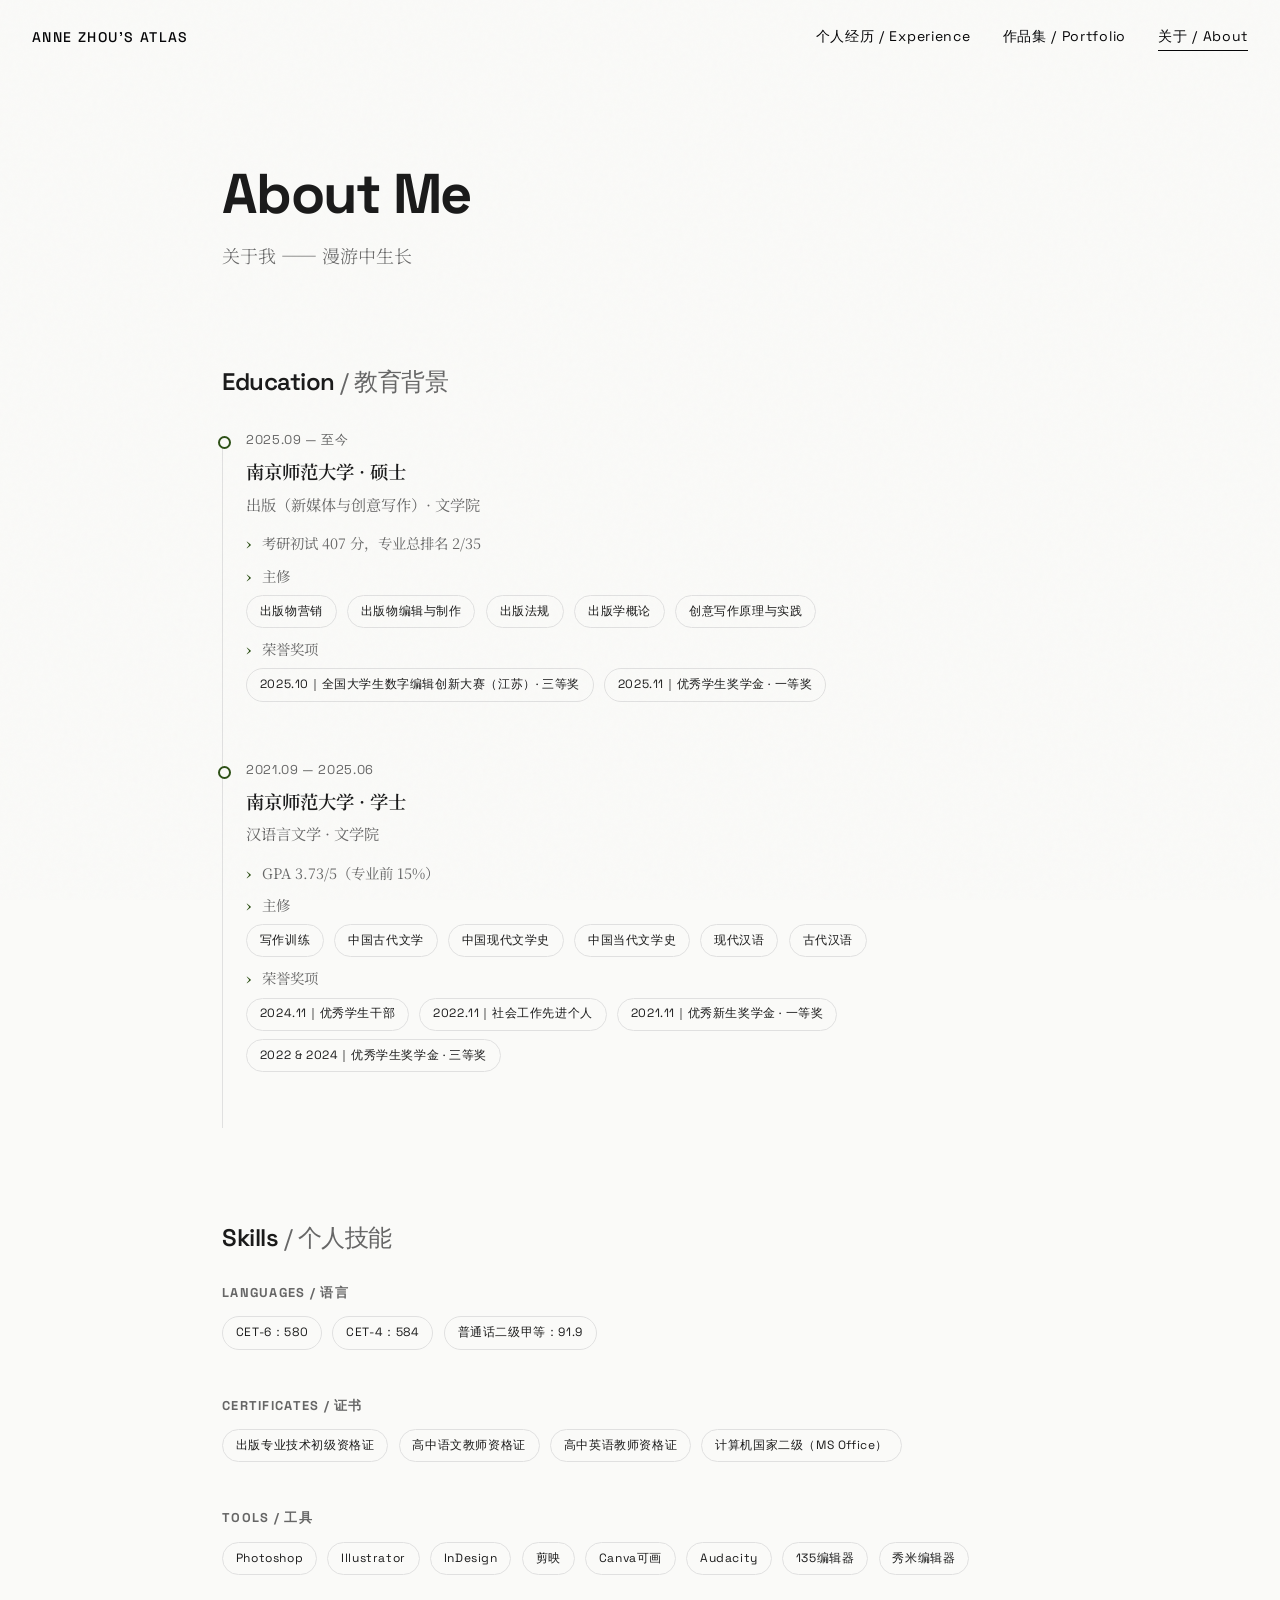
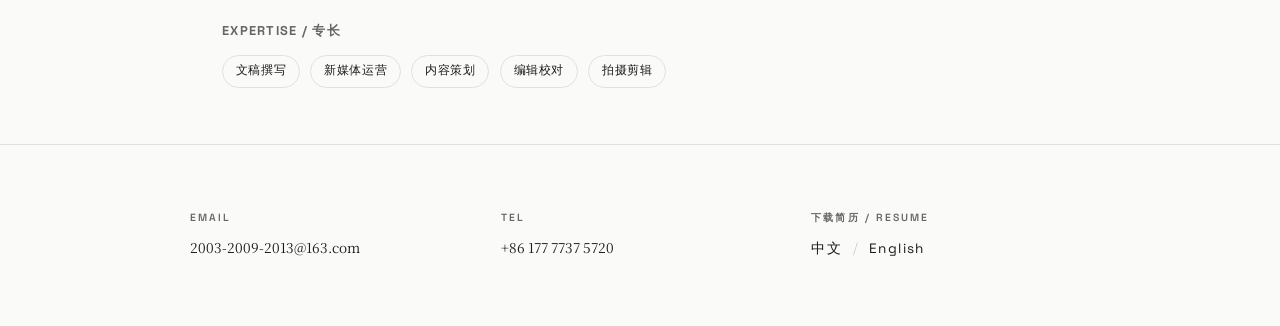
==== about.html @ b170e11c "anne Anne Zhou's website" ====
<!DOCTYPE html>
<html lang="zh-CN">
<head>
  <meta charset="UTF-8">
  <meta name="viewport" content="width=device-width, initial-scale=1.0">
  <title>About — Anne Zhou's Atlas</title>
  <link rel="preconnect" href="https://fonts.googleapis.com">
  <link rel="preconnect" href="https://fonts.gstatic.com" crossorigin>
  <link href="https://fonts.googleapis.com/css2?family=Noto+Serif+SC:wght@300;400;600;700&family=Space+Grotesk:wght@300;400;500;600;700&display=swap" rel="stylesheet">
  <link rel="stylesheet" href="style.css">
</head>
<body class="page">
  <header class="site-header">
    <a href="index.html" class="site-title">Anne Zhou's Atlas</a>
    <nav class="site-nav">
      <a href="experience.html">个人经历 / Experience</a>
      <a href="works.html">作品集 / Portfolio</a>
      <a href="about.html" class="active">关于 / About</a>
    </nav>
  </header>

  <main class="container">
    <div class="page-header animate visible">
      <h1 class="page-title">About Me</h1>
      <p class="page-subtitle">关于我 —— 漫游中生长</p>
    </div>

    <section class="section animate d2 visible">
      <h2 class="section-title">Education <span>/ 教育背景</span></h2>
      <div class="timeline">
        <div class="timeline-item">
          <div class="timeline-date">2025.09 — 至今</div>
          <div class="timeline-title">南京师范大学 · 硕士</div>
          <div class="timeline-subtitle">出版（新媒体与创意写作）· 文学院</div>
          <div class="timeline-content">
            <ul>
              <li>考研初试 407 分，专业总排名 2/35</li>
              <li>主修</li>
                <span class="tag">出版物营销</span>
                <span class="tag">出版物编辑与制作</span>
                <span class="tag">出版法规</span>
                <span class="tag">出版学概论</span>
                <span class="tag">创意写作原理与实践</span>
              <li>荣誉奖项</li>
                <span class="tag">2025.10｜全国大学生数字编辑创新大赛（江苏）· 三等奖</span>
                <span class="tag">2025.11｜优秀学生奖学金 · 一等奖</span>
            </ul>
          </div>
        </div>
        <div class="timeline-item">
          <div class="timeline-date">2021.09 — 2025.06</div>
          <div class="timeline-title">南京师范大学 · 学士</div>
          <div class="timeline-subtitle">汉语言文学 · 文学院</div>
          <div class="timeline-content">
            <ul>
              <li>GPA 3.73/5（专业前 15%）</li>
              <li>主修</li>
                <span class="tag">写作训练</span>
                <span class="tag">中国古代文学</span>
                <span class="tag">中国现代文学史</span>
                <span class="tag">中国当代文学史</span>
                <span class="tag">现代汉语</span>
                <span class="tag">古代汉语</span>
              <li>荣誉奖项</li>
                <span class="tag">2024.11｜优秀学生干部</span>
                <span class="tag">2022.11｜社会工作先进个人</span>
                <span class="tag">2021.11｜优秀新生奖学金 · 一等奖</span>
                <span class="tag">2022 & 2024｜优秀学生奖学金 · 三等奖</span>
            </ul>
          </div>
        </div>
      </div>
    </section>

    <section class="section animate d3 visible">
      <h2 class="section-title">Skills <span>/ 个人技能</span></h2>

      <div style="margin-bottom: 2.5rem;">
        <h4 style="font-family: var(--font-sans); font-size: 0.8rem; text-transform: uppercase; letter-spacing: 0.1em; color: var(--text-secondary); margin-bottom: 1rem;">Languages / 语言</h4>
        <div>
          <span class="tag">CET-6：580</span>
          <span class="tag">CET-4：584</span>
          <span class="tag">普通话二级甲等：91.9</span>
        </div>
      </div>

      <div style="margin-bottom: 2.5rem;">
        <h4 style="font-family: var(--font-sans); font-size: 0.8rem; text-transform: uppercase; letter-spacing: 0.1em; color: var(--text-secondary); margin-bottom: 1rem;">Certificates / 证书</h4>
        <div>
          <span class="tag">出版专业技术初级资格证</span>
          <span class="tag">高中语文教师资格证</span>
          <span class="tag">高中英语教师资格证</span>
          <span class="tag">计算机国家二级（MS Office）</span>
        </div>
      </div>

      <div style="margin-bottom: 2.5rem;">
        <h4 style="font-family: var(--font-sans); font-size: 0.8rem; text-transform: uppercase; letter-spacing: 0.1em; color: var(--text-secondary); margin-bottom: 1rem;">Tools / 工具</h4>
        <div>
          <span class="tag">Photoshop</span>
          <span class="tag">Illustrator</span>
          <span class="tag">InDesign</span>
          <span class="tag">剪映</span>
          <span class="tag">Canva可画</span>
          <span class="tag">Audacity</span>
          <span class="tag">135编辑器</span>
          <span class="tag">秀米编辑器</span>
        </div>
      </div>

      <div>
        <h4 style="font-family: var(--font-sans); font-size: 0.8rem; text-transform: uppercase; letter-spacing: 0.1em; color: var(--text-secondary); margin-bottom: 1rem;">Expertise / 专长</h4>
        <div>
          <span class="tag">文稿撰写</span>
          <span class="tag">新媒体运营</span>
          <span class="tag">内容策划</span>
          <span class="tag">编辑校对</span>
          <span class="tag">拍摄剪辑</span>
        </div>
      </div>
    </section>
  </main>

  <footer class="site-footer">
    <div class="footer-grid">
      <div class="footer-item">
        <strong>Email</strong>
        <p><a href="mailto:2003-2009-2013@163.com">2003-2009-2013@163.com</a></p>
      </div>
      <div class="footer-item">
        <strong>Tel</strong>
        <p class="tel-copy" onclick="copyTel(this)" title="点击复制">+86 177 7737 5720</p>
      </div>
      <div class="footer-item footer-download">
        <strong>下载简历 / Resume</strong>
        <p><a href="周欣怡-南京师范大学-研一-出版.pdf" download class="resume-link">中文</a><span class="resume-sep"> / </span><a href="Resume - Anne Zhou.pdf" download class="resume-link">English</a></p>
      </div>
    </div>
  </footer>

  <script>
    function copyTel(el) {
      const text = '+8617777375720';
      if (navigator.clipboard) {
        navigator.clipboard.writeText(text).then(() => showCopied(el)).catch(() => fallbackCopy(text, el));
      } else {
        fallbackCopy(text, el);
      }
    }
    function fallbackCopy(text, el) {
      const ta = document.createElement('textarea');
      ta.value = text;
      ta.style.cssText = 'position:fixed;top:0;left:0;opacity:0;';
      document.body.appendChild(ta);
      ta.focus();
      ta.select();
      try { document.execCommand('copy'); } catch(e) {}
      document.body.removeChild(ta);
      showCopied(el);
    }
    function showCopied(el) {
      el.classList.add('copied');
      setTimeout(() => el.classList.remove('copied'), 1500);
    }
    const observer = new IntersectionObserver((entries) => {
      entries.forEach(entry => { if (entry.isIntersecting) { entry.target.classList.add('visible'); observer.unobserve(entry.target); } });
    }, { threshold: 0.1 });
    document.querySelectorAll('.animate').forEach(el => observer.observe(el));
  </script>
</body>
</html>
---- style.css ----
:root {
  --bg: #fafaf8;
  --text: #1a1a1a;
  --text-secondary: #666;
  --accent: #2d5016;
  --accent-light: #4a7c2e;
  --border: #e0e0e0;
  --font-serif: 'Noto Serif SC', Georgia, 'Songti SC', serif;
  --font-sans: 'Space Grotesk', -apple-system, 'PingFang SC', sans-serif;
}

* { margin: 0; padding: 0; box-sizing: border-box; }
html { scroll-behavior: smooth; }

body {
  font-family: var(--font-serif);
  background: var(--bg);
  color: var(--text);
  line-height: 1.8;
  -webkit-font-smoothing: antialiased;
}

h1, h2, h3, h4 { font-family: var(--font-sans); line-height: 1.2; }
a { color: inherit; text-decoration: none; }

.page { min-height: 100vh; display: flex; flex-direction: column; }
.container { max-width: 900px; margin: 0 auto; padding: 0 2rem; width: 100%; }

/* Header */
.site-header {
  position: fixed; top: 0; left: 0; right: 0; z-index: 100;
  padding: 1.5rem 2rem;
  display: flex; justify-content: space-between; align-items: center;
  mix-blend-mode: difference; color: #fff;
}
.site-title { font-family: var(--font-sans); font-size: 0.875rem; font-weight: 500; letter-spacing: 0.1em; text-transform: uppercase; }
.site-nav { display: flex; gap: 2rem; }
.site-nav a {
  font-family: var(--font-sans); font-size: 0.875rem; letter-spacing: 0.05em;
  position: relative; padding-bottom: 2px;
}
.site-nav a::after {
  content: ''; position: absolute; bottom: 0; left: 0; width: 0; height: 1px;
  background: currentColor; transition: width 0.4s cubic-bezier(0.25, 0.46, 0.45, 0.94);
}
.site-nav a:hover::after { width: 100%; }
.site-nav a.active::after { width: 100%; }

/* Footer */
.site-footer {
  padding: 4rem 2rem; border-top: 1px solid var(--border); margin-top: auto;
}
.footer-grid {
  max-width: 900px; margin: 0 auto;
  display: grid; grid-template-columns: repeat(auto-fit, minmax(180px, 1fr)); gap: 2rem;
}
.footer-item strong {
  font-family: var(--font-sans); font-size: 0.65rem; font-weight: 600;
  letter-spacing: 0.2em; text-transform: uppercase; display: block;
  margin-bottom: 0.5rem; color: var(--text-secondary);
}
.footer-item a { transition: color 0.3s; font-size: 0.85rem; }
.footer-item a:hover { color: var(--accent); }
.footer-item p { font-size: 0.85rem; margin: 0; }
.tel-copy { cursor: pointer; position: relative; transition: color 0.2s; }
.tel-copy:hover { color: var(--accent); }
.tel-copy.copied::after { content: '已复制'; position: absolute; left: 0; top: -1.4em; font-size: 0.75rem; color: var(--accent); white-space: nowrap; }
.quote { font-style: italic; color: var(--text-secondary); line-height: 1.6; }

/* Resume Download Links */
.footer-download strong {
  font-family: var(--font-sans); font-size: 0.65rem; font-weight: 600;
  letter-spacing: 0.2em; text-transform: uppercase; display: block;
  margin-bottom: 0.5rem; color: var(--text-secondary);
}
.resume-link {
  font-family: var(--font-sans);
  font-size: 0.8rem;
  letter-spacing: 0.1em;
  transition: color 0.3s, font-weight 0.3s;
  display: inline-block;
}
.resume-link:hover { color: var(--accent); font-weight: 600; }
.resume-sep { margin: 0 0.5rem; color: var(--text-secondary); opacity: 0.4; }

/* Page header */
.page-header { padding: 10rem 0 3rem; }
.page-title {
  font-size: clamp(2rem, 5vw, 3.5rem); font-weight: 700; letter-spacing: -0.03em;
  margin-bottom: 0.75rem;
}
.page-subtitle {
  font-family: var(--font-serif); font-size: 1.125rem; color: var(--text-secondary);
  font-weight: 300;
}

/* Animations */
@keyframes fadeUp {
  from { opacity: 0; transform: translateY(30px); }
  to { opacity: 1; transform: translateY(0); }
}
.animate { opacity: 0; }
.animate.visible { animation: fadeUp 0.8s cubic-bezier(0.25, 0.46, 0.45, 0.94) forwards; }
.d1 { animation-delay: 0.1s; }
.d2 { animation-delay: 0.2s; }
.d3 { animation-delay: 0.3s; }
.d4 { animation-delay: 0.4s; }
.d5 { animation-delay: 0.5s; }

/* Timeline */
.timeline { position: relative; padding-left: 1.5rem; }
.timeline::before {
  content: ''; position: absolute; left: 0; top: 0.5rem; bottom: 0; width: 1px;
  background: var(--border);
}
.timeline-item { position: relative; padding-bottom: 3rem; }
.timeline-item::before {
  content: ''; position: absolute; left: -1.5rem; top: 0.5rem;
  width: 9px; height: 9px; border-radius: 50%;
  background: var(--bg); border: 2px solid var(--accent);
  transform: translateX(-4px);
}
.timeline-date {
  font-family: var(--font-sans); font-size: 0.8rem; color: var(--text-secondary);
  letter-spacing: 0.05em; margin-bottom: 0.25rem;
}
.timeline-title { font-size: 1.15rem; font-weight: 600; margin-bottom: 0.15rem; }
.timeline-subtitle { font-family: var(--font-serif); font-size: 0.95rem; color: var(--text-secondary); margin-bottom: 0.75rem; }
.timeline-content { font-size: 0.9rem; }
.timeline-content ul { list-style: none; padding-left: 0; }
.timeline-content li { position: relative; padding-left: 1rem; margin-bottom: 0.4rem; color: var(--text-secondary); }
.timeline-content li::before {
  content: '›'; position: absolute; left: 0; color: var(--accent); font-weight: bold;
}

/* Cards */
.card-grid { display: grid; grid-template-columns: repeat(auto-fit, minmax(200px, 1fr)); gap: 1px; background: var(--border); border: 1px solid var(--border); }
.card { background: var(--bg); padding: 2rem; transition: all 0.4s cubic-bezier(0.25, 0.46, 0.45, 0.94); position: relative; overflow: hidden; cursor: pointer; }
.card::before {
  content: ''; position: absolute; top: 0; left: 0; right: 0; bottom: 0;
  background: var(--accent); transform: translateY(100%); transition: transform 0.4s cubic-bezier(0.25, 0.46, 0.45, 0.94); z-index: 0;
}
.card:hover::before { transform: translateY(0); }
.card:hover { color: #fff; }
.card > * { position: relative; z-index: 1; }
.card .cn { font-family: var(--font-serif); font-size: 1.15rem; font-weight: 600; margin-bottom: 0.25rem; }
.card .en { font-family: var(--font-sans); font-size: 0.8rem; opacity: 0.7; letter-spacing: 0.05em; }
.card .arrow {
  position: absolute; right: 1.5rem; top: 50%;
  transform: translateY(-50%) translateX(-8px); opacity: 0;
  transition: all 0.4s cubic-bezier(0.25, 0.46, 0.45, 0.94);
  font-family: var(--font-sans); font-size: 1.25rem;
}
.card:hover .arrow { transform: translateY(-50%) translateX(0); opacity: 1; }

/* Tags */
.tag {
  display: inline-block; padding: 0.3rem 0.8rem;
  border: 1px solid var(--border); border-radius: 100px;
  font-family: var(--font-sans); font-size: 0.75rem; letter-spacing: 0.05em;
  margin: 0 0.4rem 0.5rem 0; transition: all 0.3s;
}
.tag:hover { border-color: var(--accent); background: var(--accent); color: #fff; }

/* Section */
.section { padding: 3rem 0; }
.section-title { font-size: 1.5rem; font-weight: 600; margin-bottom: 2rem; letter-spacing: -0.02em; }
.section-title span { color: var(--text-secondary); font-weight: 400; }

/* Stats */
.stat-row { display: flex; gap: 2.5rem; margin: 1.5rem 0; flex-wrap: wrap; }
.stat-number { font-family: var(--font-sans); font-size: 2.5rem; font-weight: 700; color: var(--accent); line-height: 1; }
.stat-label { font-size: 0.8rem; color: var(--text-secondary); margin-top: 0.5rem; font-family: var(--font-sans); letter-spacing: 0.05em; }

/* Works */
.works-grid { display: grid; grid-template-columns: repeat(auto-fit, minmax(280px, 1fr)); gap: 1.5rem; }
.work-item { border: 1px solid var(--border); padding: 1.5rem; transition: all 0.4s ease; }
.work-item:hover { border-color: var(--accent); transform: translateY(-3px); }
.work-meta { font-family: var(--font-sans); font-size: 0.7rem; color: var(--text-secondary); letter-spacing: 0.1em; text-transform: uppercase; margin-bottom: 0.75rem; }
.work-title { font-size: 1.1rem; font-weight: 600; margin-bottom: 0.5rem; }
.work-desc { font-size: 0.9rem; color: var(--text-secondary); }
.work-stats { display: flex; gap: 1.5rem; margin-top: 1rem; padding-top: 1rem; border-top: 1px solid var(--border); }
.work-stat { font-family: var(--font-sans); font-size: 0.8rem; }
.work-stat strong { color: var(--accent); font-size: 1.1rem; display: block; }

/* Gallery */
.gallery { display: grid; grid-template-columns: repeat(auto-fill, minmax(240px, 1fr)); gap: 1rem; }
.gallery-item { cursor: pointer; overflow: hidden; position: relative; aspect-ratio: 3/4; background: #eee; }
.gallery-item img { width: 100%; height: 100%; object-fit: cover; transition: transform 0.5s cubic-bezier(0.25, 0.46, 0.45, 0.94); }
.gallery-item:hover img { transform: scale(1.05); }
.gallery-item .gallery-caption { position: absolute; bottom: 0; left: 0; right: 0; padding: 1.5rem 1rem 1rem; background: linear-gradient(transparent, rgba(0,0,0,0.7)); color: #fff; opacity: 0; transition: opacity 0.3s; }
.gallery-item:hover .gallery-caption { opacity: 1; }
.gallery-caption .title { font-family: var(--font-serif); font-size: 0.9rem; font-weight: 600; }
.gallery-caption .sub { font-family: var(--font-sans); font-size: 0.7rem; opacity: 0.8; letter-spacing: 0.03em; }

/* Lightbox */
.lightbox { display: none; position: fixed; top: 0; left: 0; right: 0; bottom: 0; background: rgba(0,0,0,0.92); z-index: 1000; align-items: center; justify-content: center; cursor: pointer; }
.lightbox.active { display: flex; }
.lightbox img { max-width: 90vw; max-height: 85vh; object-fit: contain; cursor: default; }
.lightbox-close { position: absolute; top: 1.5rem; right: 1.5rem; color: #fff; font-size: 2rem; cursor: pointer; width: 44px; height: 44px; display: flex; align-items: center; justify-content: center; font-family: var(--font-sans); opacity: 0.6; transition: opacity 0.3s; }
.lightbox-close:hover { opacity: 1; }
.lightbox-caption { position: absolute; bottom: 2rem; left: 50%; transform: translateX(-50%); color: #fff; font-family: var(--font-serif); font-size: 0.9rem; opacity: 0.7; text-align: center; }

/* Social Media Cards */
.platform-section { margin-bottom: 3rem; }
.platform-header { display: flex; align-items: center; gap: 0.75rem; margin-bottom: 1.5rem; }
.platform-icon { width: 28px; height: 28px; border-radius: 6px; display: flex; align-items: center; justify-content: center; font-family: var(--font-sans); font-size: 0.7rem; font-weight: 700; color: #fff; }
.platform-icon.rednote { background: #ff3b30; }
.platform-icon.wechat { background: #07c160; }
.platform-icon.weibo { background: #e6162d; }
.platform-name { font-family: var(--font-sans); font-size: 1rem; font-weight: 600; }
.platform-handle { font-size: 0.85rem; color: var(--text-secondary); }

/* RedNote Cards */
.rednote-grid { display: grid; grid-template-columns: repeat(auto-fill, minmax(240px, 1fr)); gap: 1rem; }
.rednote-card { position: relative; border-radius: 8px; overflow: hidden; aspect-ratio: 3/4; cursor: pointer; background: #f0f0f0; transition: transform 0.3s ease, box-shadow 0.3s ease; }
.rednote-card:hover { transform: translateY(-4px); box-shadow: 0 8px 24px rgba(0,0,0,0.12); }
.rednote-card img { width: 100%; height: 100%; object-fit: cover; }
.rednote-card .card-overlay { position: absolute; bottom: 0; left: 0; right: 0; padding: 2rem 1rem 1rem; background: linear-gradient(transparent, rgba(0,0,0,0.75)); color: #fff; }
.rednote-card .card-title { font-size: 0.95rem; font-weight: 600; line-height: 1.3; margin-bottom: 0.4rem; display: -webkit-box; -webkit-line-clamp: 2; -webkit-box-orient: vertical; overflow: hidden; }
.rednote-card .card-meta { font-family: var(--font-sans); font-size: 0.7rem; opacity: 0.85; display: flex; gap: 0.75rem; align-items: center; }
.rednote-card .card-stats { position: absolute; top: 0.75rem; right: 0.75rem; display: flex; gap: 0.5rem; }
.rednote-card .stat-pill { background: rgba(0,0,0,0.55); color: #fff; padding: 0.25rem 0.6rem; border-radius: 100px; font-family: var(--font-sans); font-size: 0.65rem; backdrop-filter: blur(4px); }

/* WeChat Cards */
.wechat-grid { display: grid; grid-template-columns: repeat(auto-fill, minmax(300px, 1fr)); gap: 1.25rem; }
.wechat-card { background: #fff; border: 1px solid var(--border); border-radius: 0; overflow: hidden; cursor: pointer; transition: transform 0.3s ease, box-shadow 0.3s ease; }
.wechat-card:hover { transform: translateY(-3px); box-shadow: 0 6px 20px rgba(0,0,0,0.08); }
.wechat-card .wc-cover { width: 100%; aspect-ratio: 16/9; background: #f5f5f5; overflow: hidden; }
.wechat-card .wc-cover img { width: 100%; height: 100%; object-fit: cover; }
.wechat-card .wc-cover .no-cover { width: 100%; height: 100%; display: flex; align-items: center; justify-content: center; color: var(--text-secondary); font-family: var(--font-serif); font-size: 0.85rem; }
.wechat-card .wc-body { padding: 1rem 1.25rem; }
.wechat-card .wc-title { font-size: 1rem; font-weight: 600; line-height: 1.4; margin-bottom: 0.5rem; }
.wechat-card .wc-meta { font-family: var(--font-sans); font-size: 0.7rem; color: var(--text-secondary); display: flex; gap: 1rem; align-items: center; }
.wechat-card .wc-account { color: var(--accent); font-weight: 500; flex: 1; min-width: 0; overflow: hidden; text-overflow: ellipsis; white-space: nowrap; }
.wechat-card .wc-meta > span { flex-shrink: 0; display: flex; align-items: center; gap: 0.15rem; }

/* Weibo Cards */
.weibo-grid { display: grid; grid-template-columns: repeat(auto-fill, minmax(260px, 1fr)); gap: 1rem; }
.weibo-card { display: flex; align-items: center; gap: 1rem; padding: 1.25rem 1.5rem; border: 1px solid var(--border); background: #fff; cursor: pointer; transition: all 0.3s ease; }
.weibo-card:hover { border-color: var(--accent); transform: translateY(-2px); }
.weibo-card .wb-avatar { width: 48px; height: 48px; border-radius: 50%; background: #e6162d; display: flex; align-items: center; justify-content: center; color: #fff; font-family: var(--font-sans); font-size: 0.7rem; font-weight: 600; flex-shrink: 0; }
.weibo-card .wb-info { flex: 1; min-width: 0; }
.weibo-card .wb-name { font-weight: 600; font-size: 0.95rem; }
.weibo-card .wb-handle { font-size: 0.75rem; color: var(--text-secondary); font-family: var(--font-sans); }
.weibo-card .wb-stats { font-family: var(--font-sans); font-size: 0.7rem; color: var(--text-secondary); margin-top: 0.25rem; }
.weibo-card .wb-arrow { color: var(--text-secondary); font-size: 1.25rem; opacity: 0; transition: opacity 0.3s; }
.weibo-card:hover .wb-arrow { opacity: 1; }

/* Event Cards */
.event-grid { display: grid; grid-template-columns: repeat(auto-fill, minmax(280px, 1fr)); gap: 1.25rem; }
.event-card { border: 1px solid var(--border); overflow: hidden; cursor: pointer; transition: all 0.4s ease; background: #fff; }
.event-card:hover { border-color: var(--accent); transform: translateY(-3px); box-shadow: 0 6px 20px rgba(0,0,0,0.06); }
.event-card .ev-cover { width: 100%; aspect-ratio: 16/10; overflow: hidden; background: #f5f5f5; }
.event-card .ev-cover img { width: 100%; height: 100%; object-fit: cover; transition: transform 0.5s ease; }
.event-card:hover .ev-cover img { transform: scale(1.03); }
.event-card .ev-body { padding: 1rem 1.25rem; }
.event-card .ev-title { font-weight: 600; font-size: 0.95rem; margin-bottom: 0.25rem; }
.event-card .ev-desc { font-size: 0.8rem; color: var(--text-secondary); font-family: var(--font-sans); }

/* Article Link Cards */
.article-grid { display: grid; grid-template-columns: repeat(auto-fill, minmax(300px, 1fr)); gap: 1rem; }
.article-card { display: flex; gap: 1rem; padding: 1.25rem; border: 1px solid var(--border); cursor: pointer; transition: all 0.3s ease; background: #fff; }
.article-card:hover { border-color: var(--accent); transform: translateX(4px); }
.article-card .art-icon { font-size: 1.5rem; flex-shrink: 0; width: 40px; height: 40px; display: flex; align-items: center; justify-content: center; background: #f5f5f5; border-radius: 4px; }
.article-card .art-info { flex: 1; min-width: 0; }
.article-card .art-title { font-weight: 600; font-size: 0.95rem; line-height: 1.4; margin-bottom: 0.25rem; }
.article-card .art-source { font-family: var(--font-sans); font-size: 0.7rem; color: var(--text-secondary); letter-spacing: 0.05em; }
.article-card .art-arrow { color: var(--text-secondary); font-size: 1.25rem; opacity: 0; transition: opacity 0.3s; align-self: center; }
.article-card:hover .art-arrow { opacity: 1; }

/* Video Cards */
.video-grid { display: grid; grid-template-columns: repeat(auto-fill, minmax(300px, 1fr)); gap: 1.25rem; }
.video-card { border: 1px solid var(--border); overflow: hidden; cursor: pointer; transition: all 0.4s ease; background: #fff; }
.video-card:hover { border-color: var(--accent); transform: translateY(-3px); }
.video-card .vid-cover { width: 100%; aspect-ratio: 16/9; overflow: hidden; background: #1a1a1a; position: relative; }
.video-card .vid-cover img { width: 100%; height: 100%; object-fit: cover; opacity: 0.8; transition: opacity 0.4s ease, transform 0.5s ease; }
.video-card:hover .vid-cover img { opacity: 1; transform: scale(1.03); }
.video-card .vid-play { position: absolute; top: 50%; left: 50%; transform: translate(-50%, -50%); width: 56px; height: 56px; border-radius: 50%; background: rgba(255,255,255,0.9); display: flex; align-items: center; justify-content: center; transition: transform 0.3s ease; }
.video-card:hover .vid-play { transform: translate(-50%, -50%) scale(1.1); }
.video-card .vid-play::after { content: ''; width: 0; height: 0; border-left: 16px solid var(--accent); border-top: 10px solid transparent; border-bottom: 10px solid transparent; margin-left: 3px; }
.video-card .vid-cover video { width: 100%; height: 100%; object-fit: cover; }
.video-card.playing .vid-play { display: none; }
.video-card .vid-body { padding: 1rem 1.25rem; }
.video-card .vid-title { font-weight: 600; font-size: 0.95rem; margin-bottom: 0.25rem; }
.video-card .vid-meta { font-family: var(--font-sans); font-size: 0.7rem; color: var(--text-secondary); letter-spacing: 0.05em; }

/* Wide container for works page */
.container-wide { max-width: 1100px; margin: 0 auto; padding: 0 2rem; width: 100%; }

/* Grain */
body::after {
  content: ''; position: fixed; top: 0; left: 0; width: 100%; height: 100%;
  pointer-events: none; opacity: 0.02; z-index: 999;
  background-image: url("data:image/svg+xml,%3Csvg viewBox='0 0 200 200' xmlns='http://www.w3.org/2000/svg'%3E%3Cfilter id='n'%3E%3CfeTurbulence type='fractalNoise' baseFrequency='0.9' numOctaves='3' stitchTiles='stitch'/%3E%3C/filter%3E%3Crect width='100%25' height='100%25' filter='url(%23n)'/%3E%3C/svg%3E");
}

@media (max-width: 768px) {
  .site-header { padding: 1rem; flex-direction: column; align-items: flex-start; gap: 0.75rem; }
  .site-nav { gap: 1.5rem; }
  .page-header { padding: 8rem 0 2rem; }
  .container { padding: 0 1.5rem; }
  .footer-grid { grid-template-columns: 1fr 1fr; }
  .stat-row { gap: 1.5rem; }
  .timeline { padding-left: 1.2rem; }
  .timeline-item::before { left: -1.2rem; }
}
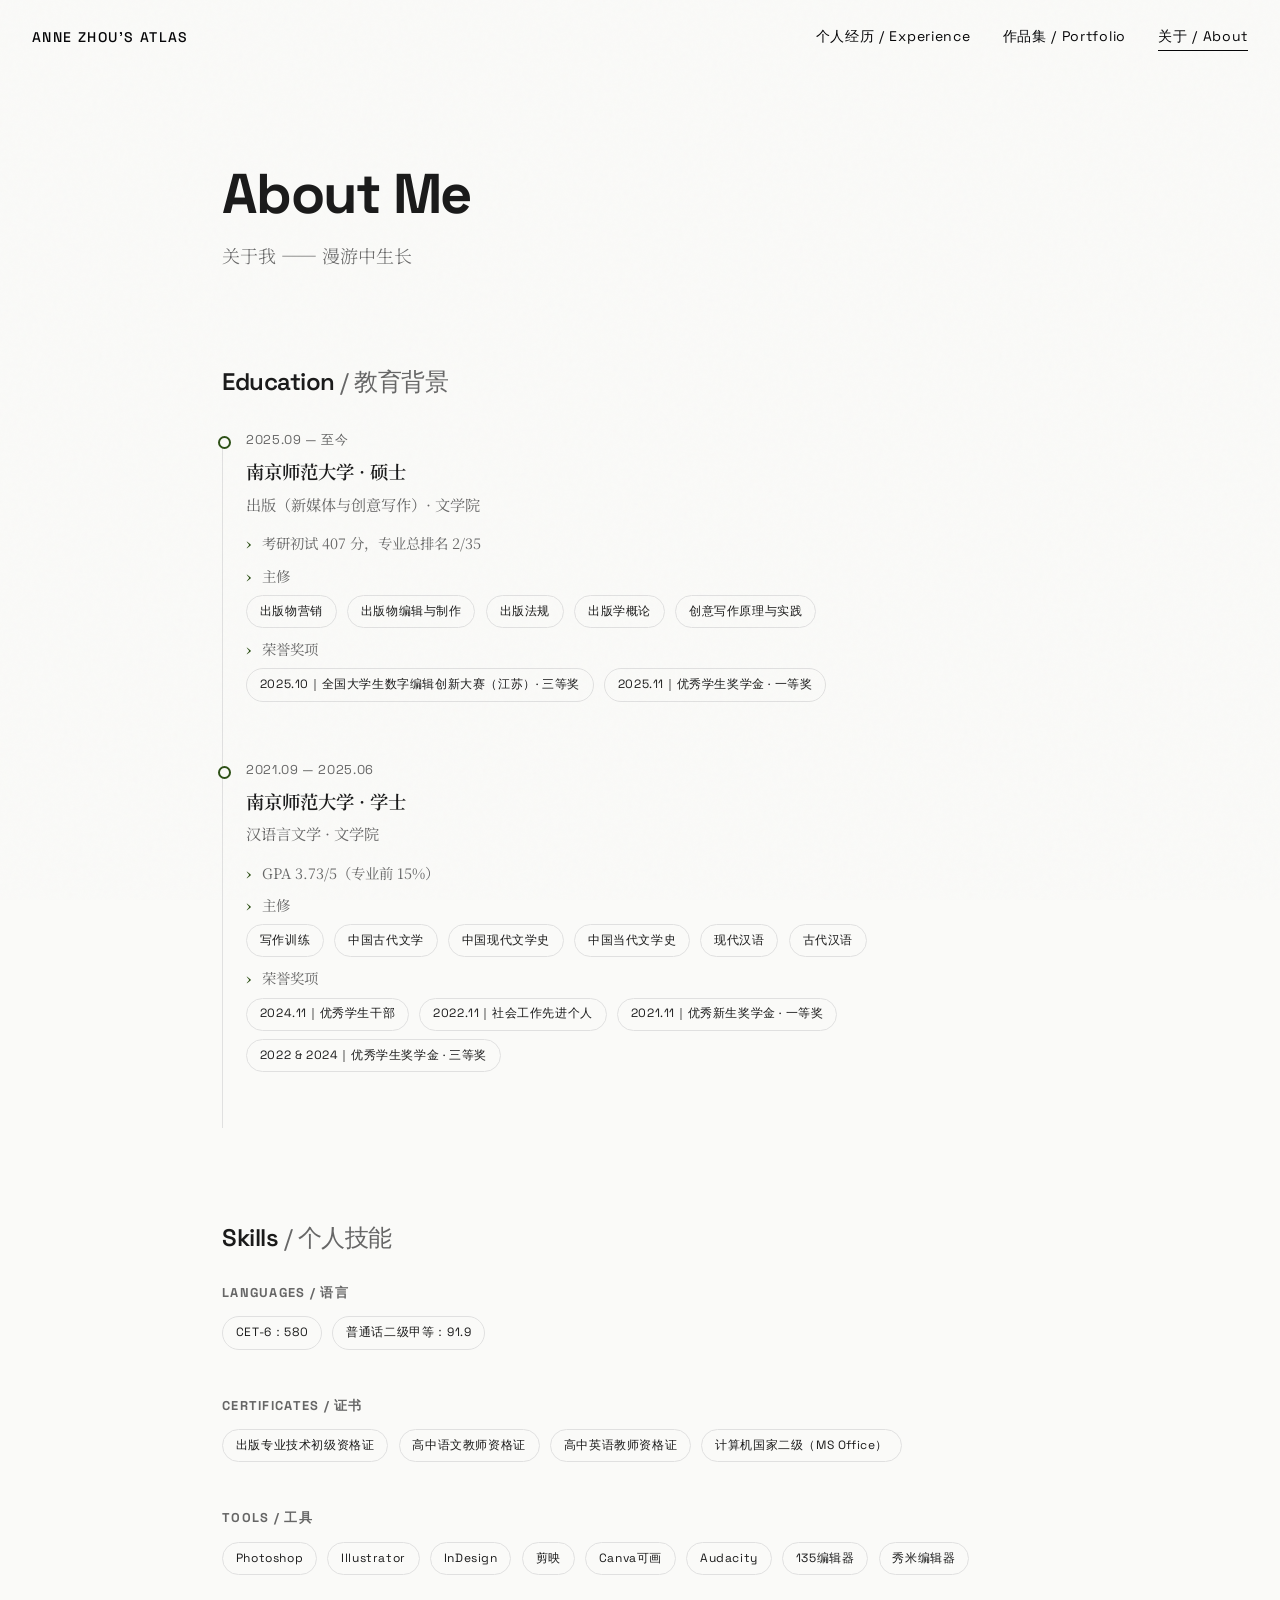
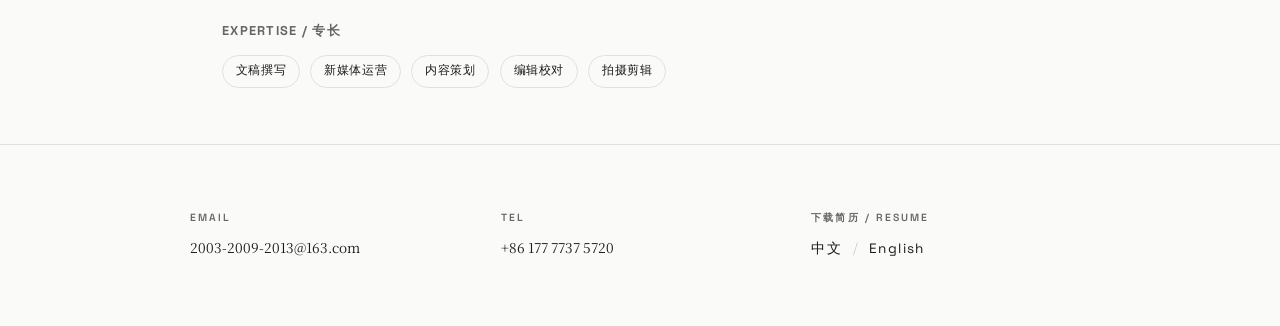
==== commit b98bdee6: "Remove CET-4 language proficiency tag" ====
--- a/about.html
+++ b/about.html
@@ -79,7 +79,6 @@
         <h4 style="font-family: var(--font-sans); font-size: 0.8rem; text-transform: uppercase; letter-spacing: 0.1em; color: var(--text-secondary); margin-bottom: 1rem;">Languages / 语言</h4>
         <div>
           <span class="tag">CET-6：580</span>
-          <span class="tag">CET-4：584</span>
           <span class="tag">普通话二级甲等：91.9</span>
         </div>
       </div>
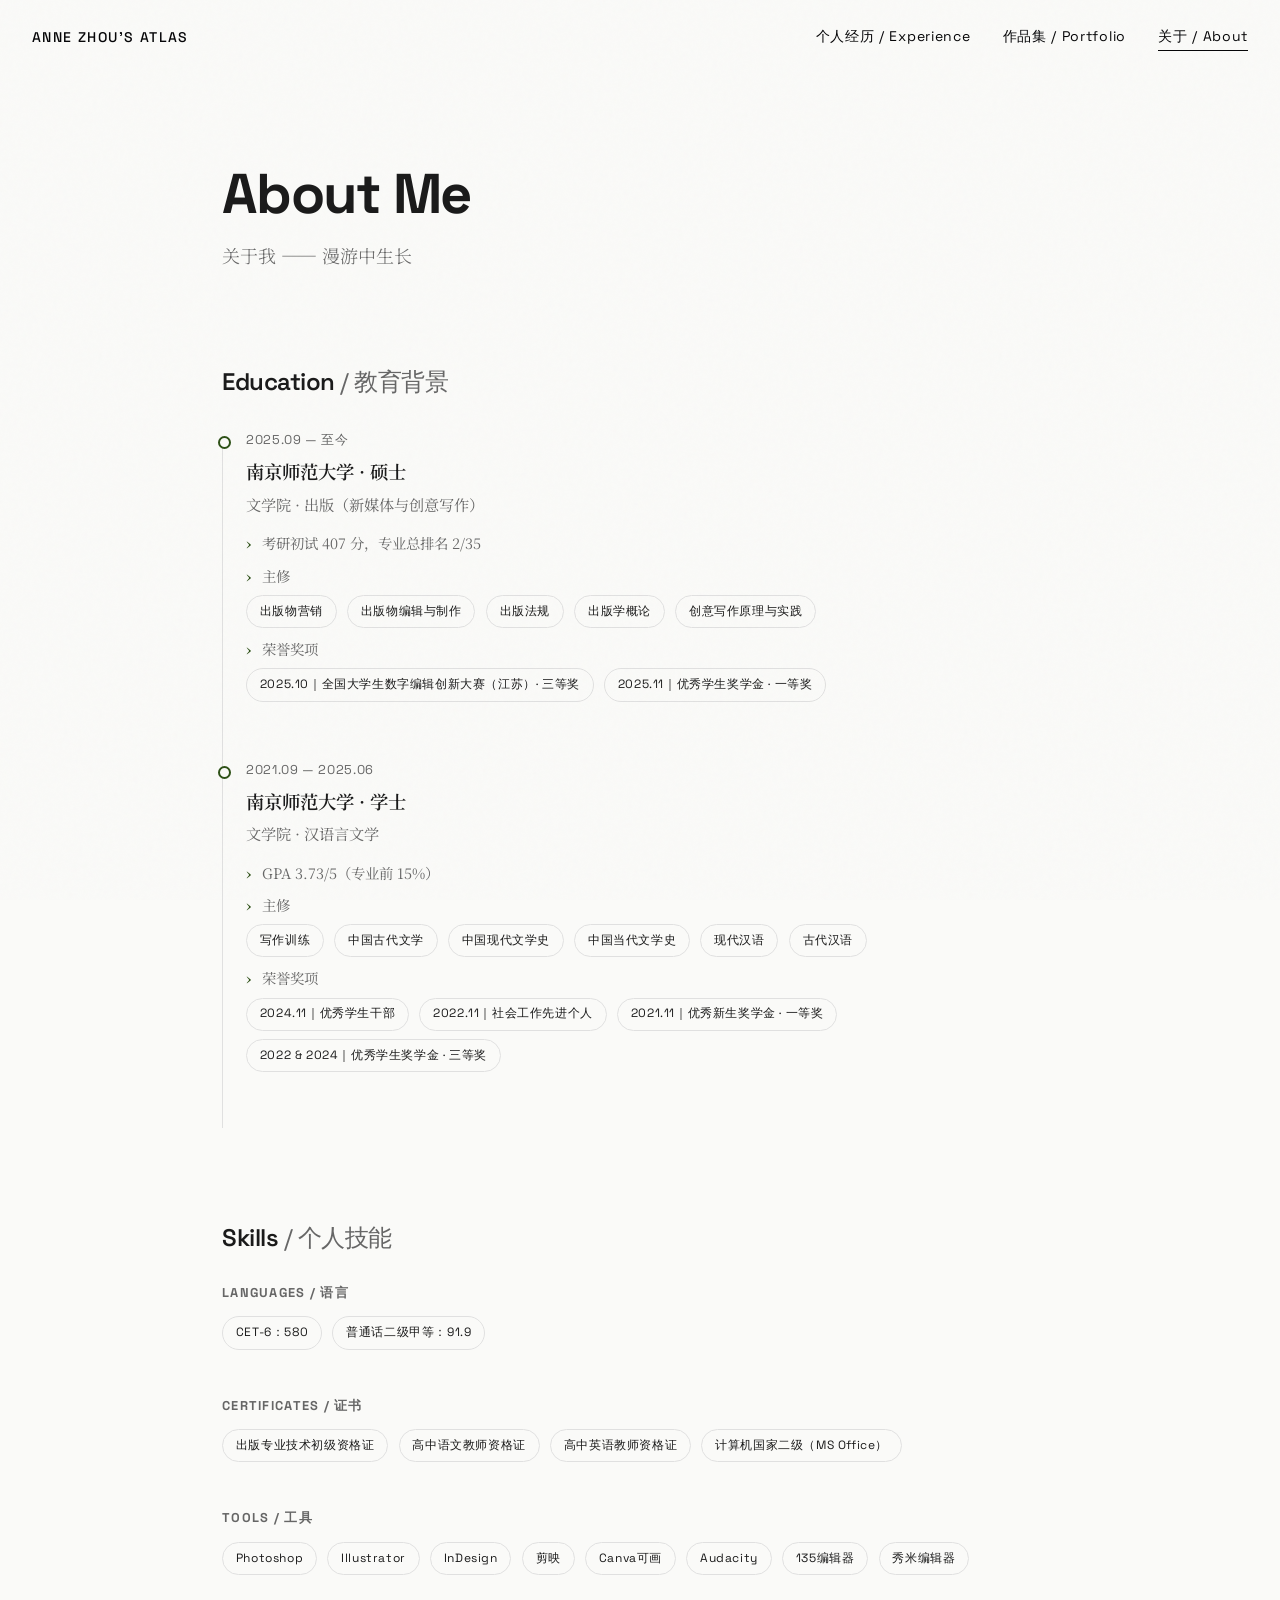
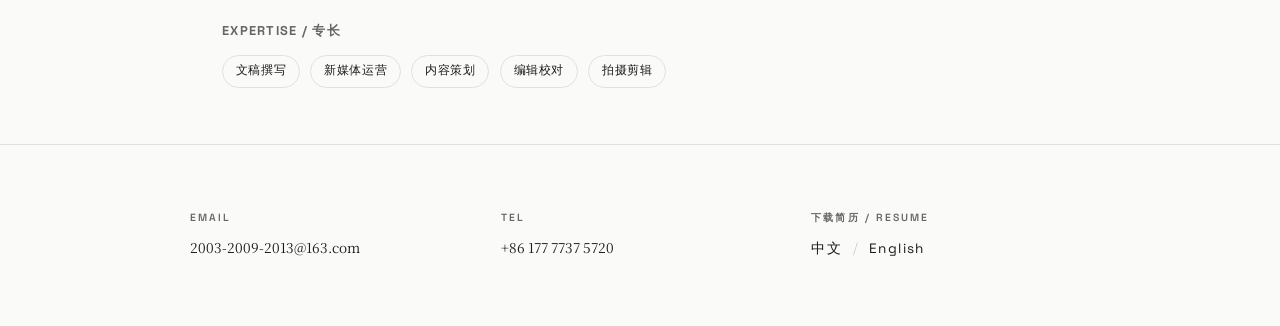
==== commit ad42e415: "Reorder subtitle text in about.html" ====
--- a/about.html
+++ b/about.html
@@ -31,7 +31,7 @@
         <div class="timeline-item">
           <div class="timeline-date">2025.09 — 至今</div>
           <div class="timeline-title">南京师范大学 · 硕士</div>
-          <div class="timeline-subtitle">出版（新媒体与创意写作）· 文学院</div>
+          <div class="timeline-subtitle">文学院 · 出版（新媒体与创意写作）</div>
           <div class="timeline-content">
             <ul>
               <li>考研初试 407 分，专业总排名 2/35</li>
@@ -50,7 +50,7 @@
         <div class="timeline-item">
           <div class="timeline-date">2021.09 — 2025.06</div>
           <div class="timeline-title">南京师范大学 · 学士</div>
-          <div class="timeline-subtitle">汉语言文学 · 文学院</div>
+          <div class="timeline-subtitle">文学院 · 汉语言文学</div>
           <div class="timeline-content">
             <ul>
               <li>GPA 3.73/5（专业前 15%）</li>
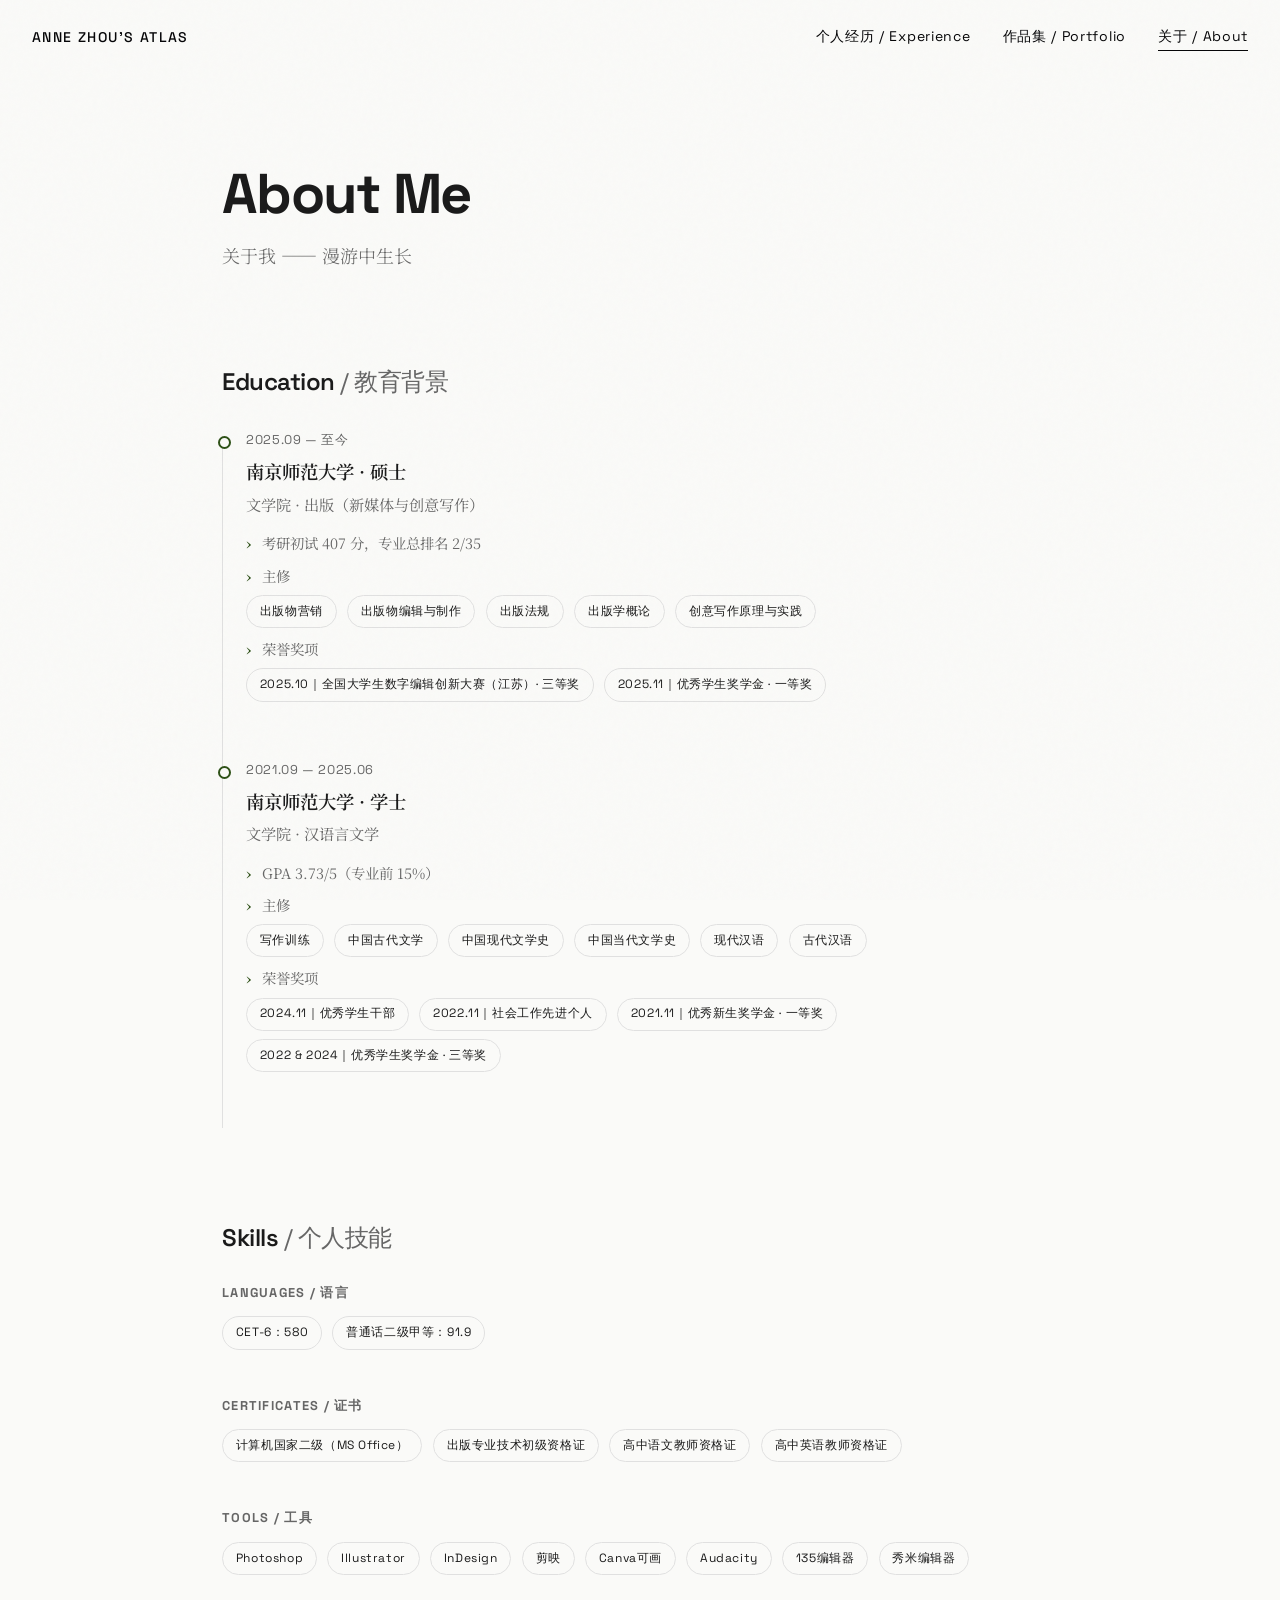
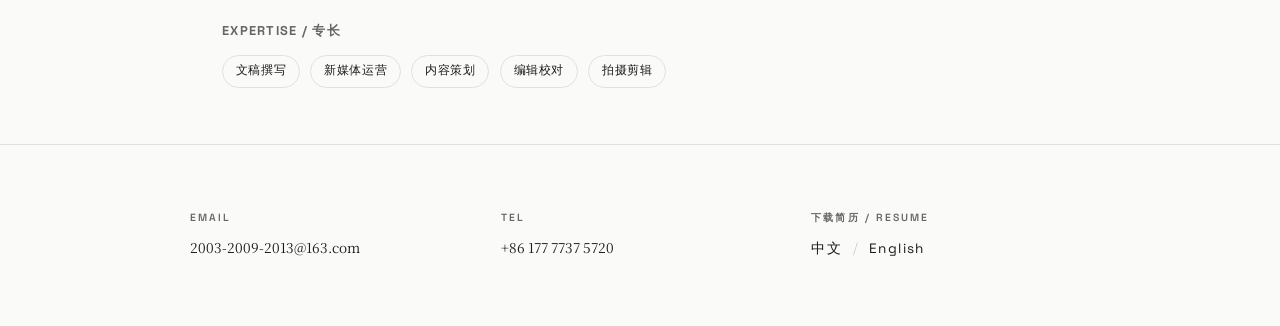
==== commit 2b86e9ec: "Update about.html" ====
--- a/about.html
+++ b/about.html
@@ -86,10 +86,10 @@
       <div style="margin-bottom: 2.5rem;">
         <h4 style="font-family: var(--font-sans); font-size: 0.8rem; text-transform: uppercase; letter-spacing: 0.1em; color: var(--text-secondary); margin-bottom: 1rem;">Certificates / 证书</h4>
         <div>
+          <span class="tag">计算机国家二级（MS Office）</span>
           <span class="tag">出版专业技术初级资格证</span>
           <span class="tag">高中语文教师资格证</span>
           <span class="tag">高中英语教师资格证</span>
-          <span class="tag">计算机国家二级（MS Office）</span>
         </div>
       </div>
 
